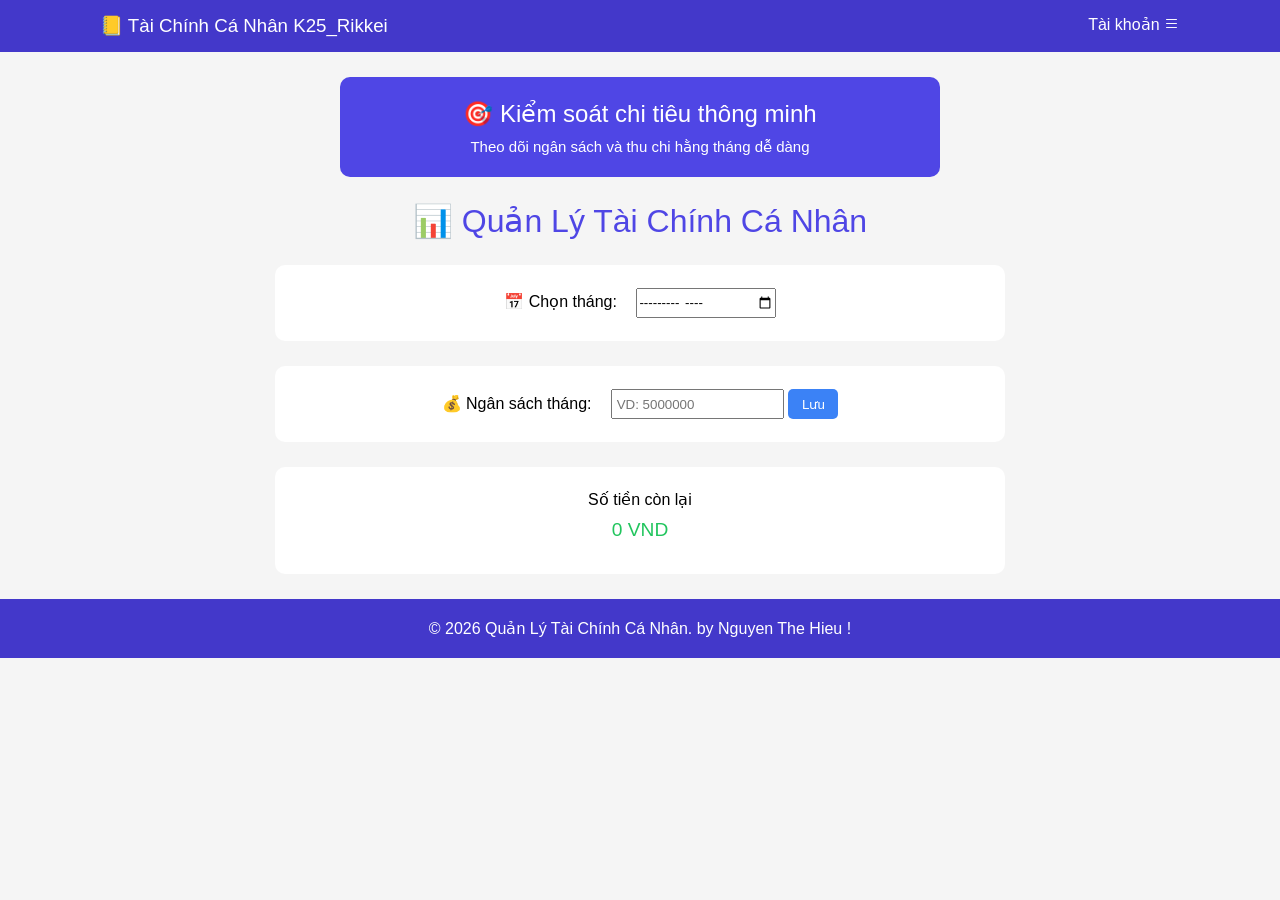
==== STRUCTURE FINANCE/pages/index.html @ 3b6c11c5 "Add files via upload" ====
<!DOCTYPE html>
<html lang="en">

<head>
    <meta charset="UTF-8">
    <meta name="viewport" content="width=device-width, initial-scale=1.0">
    <title>Quản Lý Tài Chính Cá Nhân</title>
    <link rel="stylesheet" href="../css/index.css">
    <link href="https://cdn.jsdelivr.net/npm/bootstrap-icons@1.11.3/font/bootstrap-icons.css" rel="stylesheet">
</head>

<body>
    <main>
        <header>
            <h3>📒 Tài Chính Cá Nhân K25_Rikkei</h3>
            <p>Tài khoản <i class="bi bi-list"></i></p>
        </header>
        <div class="banner">
            <h1>
                🎯 Kiểm soát chi tiêu thông minh
            </h1>
            <p>
                Theo dõi ngân sách và thu chi hằng tháng dễ dàng
            </p>
        </div>

        <h1 class="title">📊 Quản Lý Tài Chính Cá Nhân</h1>

        <div class="cell">
            <label for=""> 📅 Chọn tháng:</label>
            <input type="month" name="" id="">
        </div>

        <div class="cell">
            <label for="">💰 Ngân sách tháng:</label>
            <input type="number" id="" placeholder=" VD: 5000000">
            <button>Lưu</button>
        </div>

        <div class="cell">
            <p>Số tiền còn lại</p>
            <h3>0 VND</h3>
        </div>
    </main>
    <footer>
        © 2026 Quản Lý Tài Chính Cá Nhân. by Nguyen The Hieu !
    </footer>
</body>

</html>
---- STRUCTURE FINANCE/css/index.css ----
* {
    margin: 0;
    padding: 0;
    box-sizing: border-box;
    font-family: Arial, Helvetica, sans-serif;
}

body {
    display: flex;
    flex-direction: column;
    background-color: whitesmoke;
}

header {
    display: flex;
    justify-content: space-between;
    padding: 15px 200px;
    background-color: #4338CA;
    color: white;
}

header h3 {
    font-weight: lighter;
}

.banner {
    text-align: center;
    background: #4F46E5;
    color: white;
    margin: 25px auto;
    padding: 23px;
    border-radius: 10px;
    width: 730px;
    height: 100px;
}

.banner p {
    margin-top: 10px;
    font-size: 15px;
}

.banner h1 {
    font-weight: lighter;
    font-size: 24px;
}
.title {
    text-align: center;
    font-weight: lighter;
    color: #4F46E5;
    margin: 20px;

}

.cell {
    text-align: center;
    background: #ffffff;
    margin: 25px auto;
    padding: 23px;
    border-radius: 10px;
    width: 730px;
}

.cell label{
    padding-right: 15px;
}

.cell button {
    background-color: #3B82F6;
    border: 0 white;
    width: 50px;
    height: 30px;
    border-radius: 5px;
    color: #ffffff;
    cursor: pointer;
}

.cell input {
    height: 30px;
}

.cell h3 {
    color: #22C55E;
    font-size: larger;
    font-weight: lighter;
    padding: 10px;
;
}

footer {
    background: #4338CA;
    color: white;
    text-align: center;
    padding: 20px;
}

@media (max-width: 1440px) {
    header {
        padding: 15px 100px; /* giảm padding */
    }

    .banner {
        width: 600px;
    }
}

@media (max-width: 768px) {
    header {
        padding: 15px 20px; /* sát lề mobile */
        flex-direction: column;
        gap: 10px;
        text-align: center;
    }

    .banner {
        width: 90%; /* full gần màn hình */
        height: auto; /* tránh bị bó */
        padding: 20px;
    }

    .banner h1 {
        font-size: 20px;
    }

    .banner p {
        font-size: 14px;
    }
}
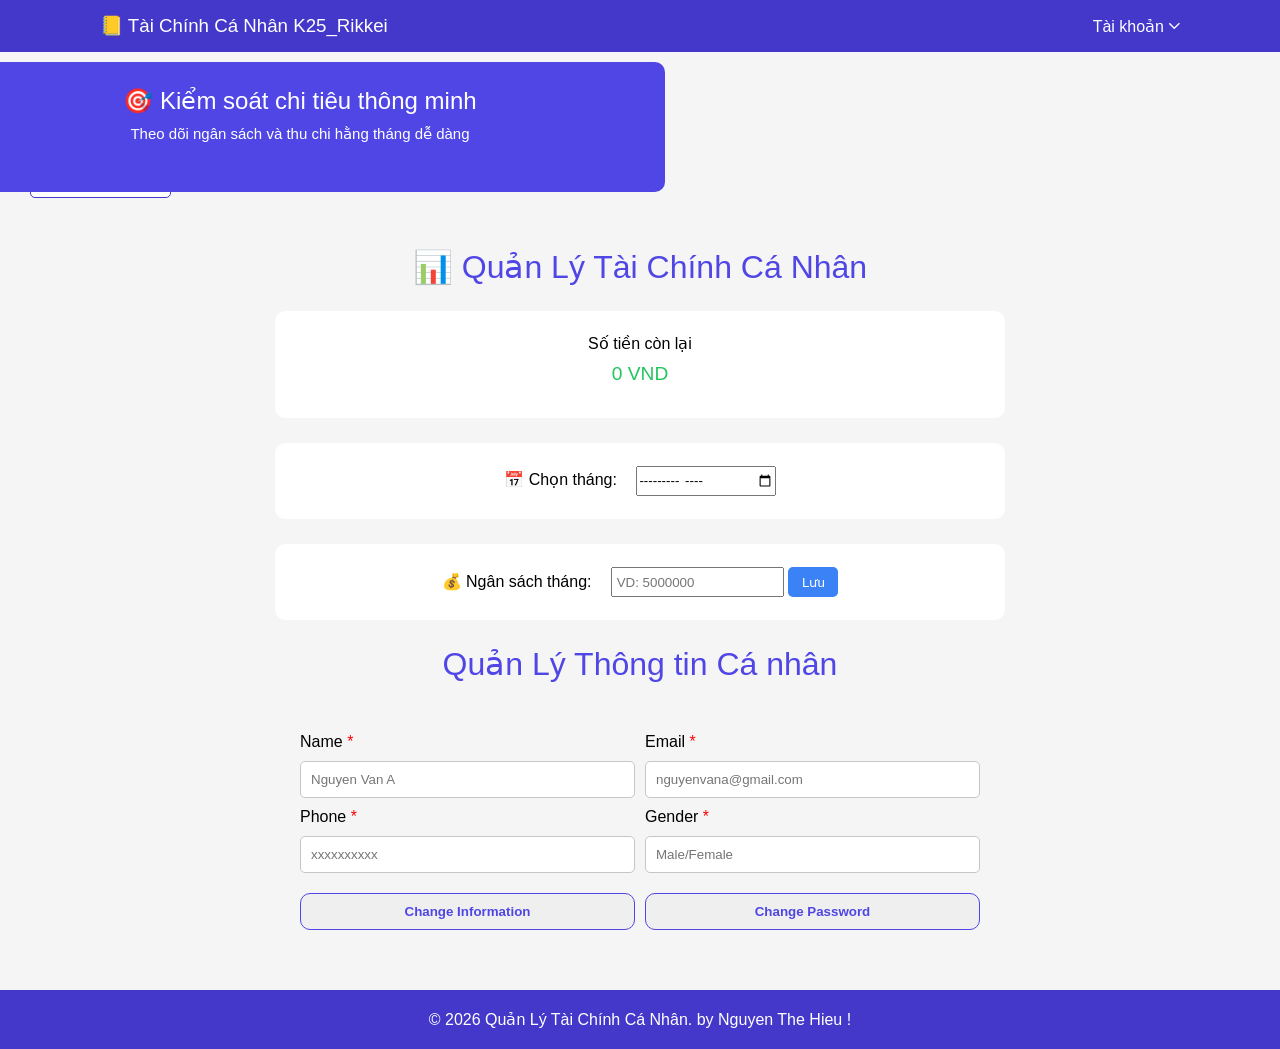
==== commit 2b2ad3f1: "Add files via upload" ====
--- a/STRUCTURE FINANCE/pages/index.html
+++ b/STRUCTURE FINANCE/pages/index.html
@@ -4,7 +4,7 @@
 <head>
     <meta charset="UTF-8">
     <meta name="viewport" content="width=device-width, initial-scale=1.0">
-    <title>Quản Lý Tài Chính Cá Nhân</title>
+    <title>Information</title>
     <link rel="stylesheet" href="../css/index.css">
     <link href="https://cdn.jsdelivr.net/npm/bootstrap-icons@1.11.3/font/bootstrap-icons.css" rel="stylesheet">
 </head>
@@ -13,18 +13,34 @@
     <main>
         <header>
             <h3>📒 Tài Chính Cá Nhân K25_Rikkei</h3>
-            <p>Tài khoản <i class="bi bi-list"></i></p>
+            <p>
+                Tài khoản
+                <img src="../assets/icon/Vector.png" alt="" id="logoutBtn">
+            </p>
         </header>
         <div class="banner">
-            <h1>
-                🎯 Kiểm soát chi tiêu thông minh
-            </h1>
-            <p>
-                Theo dõi ngân sách và thu chi hằng tháng dễ dàng
-            </p>
+            <div class="choice">
+                <a class="information" href="./index.html" class="information"><i class="bi bi-info-circle"></i>
+                    Information</a>
+                <a href="./category.html"><i class="bi bi-bounding-box"></i> Category</a>
+                <a href="./history.html"><i class="bi bi-clock-history"></i> History</a>
+            </div>
+            <div class="main-title">
+                <h1>
+                    🎯 Kiểm soát chi tiêu thông minh
+                </h1>
+                <p>
+                    Theo dõi ngân sách và thu chi hằng tháng dễ dàng
+                </p>
+            </div>
         </div>
 
         <h1 class="title">📊 Quản Lý Tài Chính Cá Nhân</h1>
+
+        <div class="cell">
+            <p>Số tiền còn lại</p>
+            <h3>0 VND</h3>
+        </div>
 
         <div class="cell">
             <label for=""> 📅 Chọn tháng:</label>
@@ -37,14 +53,30 @@
             <button>Lưu</button>
         </div>
 
-        <div class="cell">
-            <p>Số tiền còn lại</p>
-            <h3>0 VND</h3>
-        </div>
+        <h1 class="title">Quản Lý Thông tin Cá nhân</h1>
+        <form action="" class="form-infor">
+            <label for="name">Name <span>*</span></label>
+            <label for="email">Email <span>*</span></label>
+
+            <input type="text" placeholder="Nguyen Van A" required>
+            <input type="email" name="" id="" placeholder="nguyenvana@gmail.com" required>
+
+            <label for="phone">Phone <span>*</span></label>
+            <label for="gender">Gender <span>*</span></label>
+
+            <input type="tel" placeholder="xxxxxxxxxx" required>
+            <input type="text" placeholder="Male/Female" required>
+
+            <button>Change Information</button>
+            <button>Change Password</button>
+        </form>
+
     </main>
     <footer>
         © 2026 Quản Lý Tài Chính Cá Nhân. by Nguyen The Hieu !
     </footer>
+
+    <script src="../js/index.js"></script>
 </body>
 
 </html>
--- a/STRUCTURE FINANCE/css/index.css
+++ b/STRUCTURE FINANCE/css/index.css
@@ -23,15 +23,64 @@
     font-weight: lighter;
 }
 
+header p {
+    display: flex;
+    align-items: center;
+}
+
+header img{
+    margin-left: 5px;
+}
+
 .banner {
+    display: flex;
+    position: relative;
+}
+
+.main-title {
+    position: absolute;
+    left: 50%;
+    transform: translateX(-50%);
+}
+
+.choice {
+    margin: 20px;
+}
+
+.choice a {
+    margin: 10px;
+    padding: 6px 13px;
+    padding-left: 0;
+    color: #4338CA;
+    display: flex;
+    background-color: white;
+    text-decoration: none;
+    border: 1px solid #4338CA;
+    border-radius: 5px;
+}
+.information {
+    background-color: #4338CA;
+    color: white;
+}
+
+.choice .information {
+    background-color: #4338CA;
+    color: #ffffff;
+}
+
+.choice i {
+    padding: 0 15px;
+}
+
+.main-title {
     text-align: center;
     background: #4F46E5;
     color: white;
-    margin: 25px auto;
-    padding: 23px;
+    margin: 10px auto;
+    padding: 25px;
     border-radius: 10px;
     width: 730px;
-    height: 100px;
+    height: 130px;
 }
 
 .banner p {
@@ -86,6 +135,41 @@
 ;
 }
 
+.form-infor {
+    display: grid;
+    grid-template-columns: repeat(2, 1fr); /* 2 cột */
+    grid-template-rows: repeat(5, auto);   /* 5 dòng */
+    gap: 10px;
+    margin: 25px auto;
+    padding: 25px;
+    width: 730px;
+
+}
+.form-infor span {
+    color: red;
+}
+
+.form-infor input {
+    padding: 10px;
+    border-radius: 5px;
+    border: 1px solid rgb(198, 198, 198);
+}
+
+.form-infor button {
+    color: #4F46E5;
+    font-weight: bold;
+    padding: 10px;
+    margin: 10px 0;
+    border-radius: 10px;
+    border: 1px solid #4F46E5;
+}
+
+.form-infor button:hover {
+    background-color: #4F46E5;
+    color: white;
+    transition: 0.5s;
+}
+
 footer {
     background: #4338CA;
     color: white;
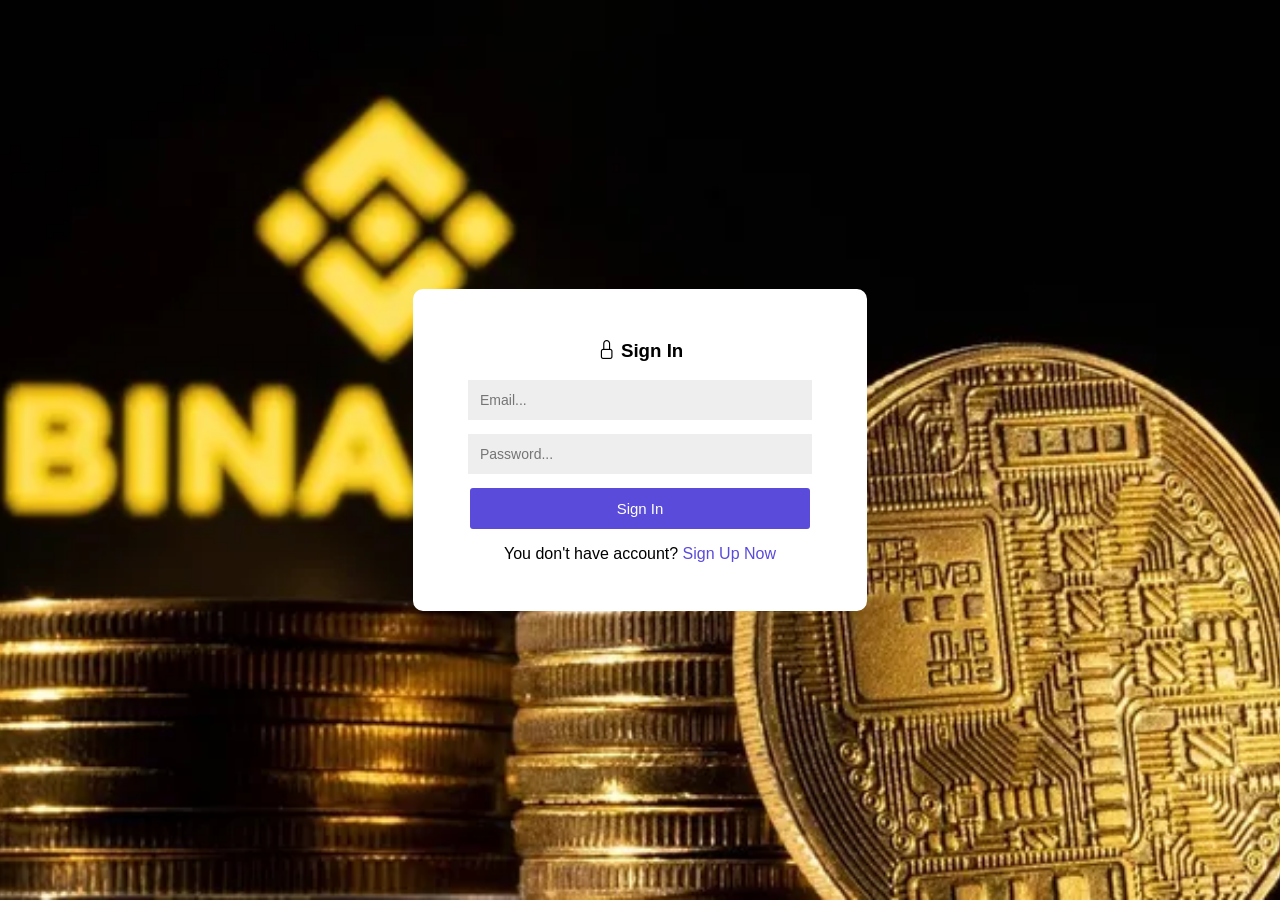
==== commit 4b0709e3: "Add files via upload" ====
--- a/STRUCTURE FINANCE/pages/index.html
+++ b/STRUCTURE FINANCE/pages/index.html
@@ -4,7 +4,7 @@
 <head>
     <meta charset="UTF-8">
     <meta name="viewport" content="width=device-width, initial-scale=1.0">
-    <title>Information</title>
+    <title>Quản Lý Tài Chính</title>
     <link rel="stylesheet" href="../css/index.css">
     <link href="https://cdn.jsdelivr.net/npm/bootstrap-icons@1.11.3/font/bootstrap-icons.css" rel="stylesheet">
 </head>
@@ -13,10 +13,10 @@
     <main>
         <header>
             <h3>📒 Tài Chính Cá Nhân K25_Rikkei</h3>
-            <p>
-                Tài khoản
-                <img src="../assets/icon/Vector.png" alt="" id="logoutBtn">
-            </p>
+            <select name="" id="accountSelect">
+                <option value="">Tài khoản</option>
+                <option value="logout">Đăng xuất</option>
+            </select>
         </header>
         <div class="banner">
             <div class="choice">
@@ -44,13 +44,15 @@
 
         <div class="cell">
             <label for=""> 📅 Chọn tháng:</label>
-            <input type="month" name="" id="">
+            <input type="month" name="" id="month">
+            <p class="error" id="monthError"></p>
         </div>
 
-        <div class="cell">
+        <div class="cell budget-box">
             <label for="">💰 Ngân sách tháng:</label>
-            <input type="number" id="" placeholder=" VD: 5000000">
-            <button>Lưu</button>
+            <input type="number" id="money" step="1000" min="0" placeholder=" VD: 5000000">
+            <p class="error" id="moneyError"></p>
+            <button id="saveBtn">Lưu</button>
         </div>
 
         <h1 class="title">Quản Lý Thông tin Cá nhân</h1>
@@ -76,6 +78,9 @@
         © 2026 Quản Lý Tài Chính Cá Nhân. by Nguyen The Hieu !
     </footer>
 
+    <!-- Toast -->
+    <div id="toast"></div>
+
     <script src="../js/index.js"></script>
 </body>
 
--- a/STRUCTURE FINANCE/css/index.css
+++ b/STRUCTURE FINANCE/css/index.css
@@ -23,13 +23,20 @@
     font-weight: lighter;
 }
 
-header p {
+header select {
     display: flex;
     align-items: center;
-}
-
-header img{
-    margin-left: 5px;
+    padding: 5px;
+    border: none;
+    background: none;
+    color: white;
+    font-size: 15px;
+}
+
+header select option {
+    background-color: white;
+    color: black;
+    padding: 5px;
 }
 
 .banner {
@@ -58,6 +65,7 @@
     border: 1px solid #4338CA;
     border-radius: 5px;
 }
+
 .information {
     background-color: #4338CA;
     color: white;
@@ -92,6 +100,7 @@
     font-weight: lighter;
     font-size: 24px;
 }
+
 .title {
     text-align: center;
     font-weight: lighter;
@@ -109,7 +118,7 @@
     width: 730px;
 }
 
-.cell label{
+.cell label {
     padding-right: 15px;
 }
 
@@ -132,19 +141,57 @@
     font-size: larger;
     font-weight: lighter;
     padding: 10px;
-;
+    ;
+}
+
+.budget-box {
+    display: grid;
+    grid-template-columns: auto 1fr auto;
+    grid-template-rows: auto auto;
+    justify-content: center;   
+    align-items: center;    
+    gap: 8px 10px;
+}
+
+.budget-box label {
+    grid-column: 1;
+    grid-row: 1;
+    margin-left: 150px;
+}
+
+.budget-box input {
+    grid-column: 2;
+    grid-row: 1;
+    height: 30px;
+    width: 200px;
+}
+
+.budget-box button {
+    grid-column: 3;
+    grid-row: 1;
+    margin-right: 90px;
+}
+
+.budget-box .error {
+    grid-column: 2;
+    grid-row: 2;
+    color: red;
+    font-size: 13px;
 }
 
 .form-infor {
     display: grid;
-    grid-template-columns: repeat(2, 1fr); /* 2 cột */
-    grid-template-rows: repeat(5, auto);   /* 5 dòng */
+    grid-template-columns: repeat(2, 1fr);
+    /* 2 cột */
+    grid-template-rows: repeat(5, auto);
+    /* 5 dòng */
     gap: 10px;
     margin: 25px auto;
     padding: 25px;
     width: 730px;
 
 }
+
 .form-infor span {
     color: red;
 }
@@ -177,35 +224,203 @@
     padding: 20px;
 }
 
+#toast {
+    position: fixed;
+    top: 30%;
+    right: 34%;
+}
+
+.toast {
+    background: #fff;
+    padding: 16px;
+    border-radius: 10px;
+    width: 586px;
+    height: 276;
+    box-shadow: 0 8px 20px rgba(0, 0, 0, 0.15);
+    margin-bottom: 10px;
+    animation: slideIn 0.5s ease-out;
+}
+
+.toast hr {
+    color: rgba(187, 187, 187, 0.444);
+    width: 518px;
+}
+
+.toast img {
+    width: 70px;
+    height: 70px;
+    margin-bottom: 10px;
+}
+
+.toast h3 {
+    margin-bottom: 10px;
+    font-weight: lighter;
+    font-size: 25px;
+}
+
+.toast p {
+    margin-bottom: 12px;
+    color: #667085;
+}
+
+.toast-actions {
+    text-align: right;
+    margin-top: 10px;
+}
+
+.toast button {
+    margin-left: 10px;
+    border-radius: 5px;
+    cursor: pointer;
+    font-size: 15px;
+}
+
+.confirm-btn {
+    background: #FBB01A;
+    color: white;
+    border: none;
+    width: 60px;
+    height: 44px;
+}
+
+.cancel-btn {
+    background-color: #ffffff;
+    color: rgb(0, 0, 0);
+    border: 1px solid gray;
+    width: 60px;
+    height: 44px;
+}
+
+.error {
+    color: red;
+    font-size: 13px;
+    margin-top: 5px;
+}
+
+.success-toast {
+    position: fixed;
+    top: 80px;
+    right: 20px;
+    background: #22C55E;
+    color: white;
+    padding: 12px 18px;
+    border-radius: 8px;
+    animation: fadeIn 0.3s ease;
+}
+
+@keyframes fadeIn {
+    from {opacity: 0; transform: translateY(-10px);}
+    to {opacity: 1; transform: translateY(0);}
+}
+
+@keyframes slideIn {
+    from {
+        transform: translateY(120%);
+        opacity: 0;
+    }
+
+    to {
+        transform: translateY(0);
+        opacity: 1;
+    }
+}
+
+
 @media (max-width: 1440px) {
     header {
-        padding: 15px 100px; /* giảm padding */
+        padding: 15px 60px;
+    }
+
+    .main-title,
+    .cell,
+    .form-infor {
+        width: 90%;
+    }
+
+    .main-title {
+        height: auto;
     }
 
     .banner {
-        width: 600px;
+        flex-direction: column;
+        align-items: center;
+    }
+
+    .choice {
+        display: flex;
+        justify-content: center;
+        flex-wrap: wrap;
     }
 }
 
 @media (max-width: 768px) {
     header {
-        padding: 15px 20px; /* sát lề mobile */
+        padding: 15px 20px;
         flex-direction: column;
+        align-items: center;
         gap: 10px;
         text-align: center;
     }
 
-    .banner {
-        width: 90%; /* full gần màn hình */
-        height: auto; /* tránh bị bó */
+
+    .choice {
+        flex-direction: column;
+        align-items: center;
+    }
+
+    .choice a {
+        width: 90%;
+        justify-content: center;
+    }
+
+    .main-title {
+        width: 95%;
+        height: auto;
         padding: 20px;
     }
 
-    .banner h1 {
-        font-size: 20px;
-    }
-
-    .banner p {
-        font-size: 14px;
+    .main-title h1 {
+        font-size: 18px;
+    }
+
+    .main-title p {
+        font-size: 13px;
+    }
+
+
+    .cell {
+        width: 95%;
+        padding: 15px;
+    }
+
+    .cell input {
+        width: 100%;
+        margin-top: 10px;
+    }
+
+    .cell button {
+        margin-top: 10px;
+        width: 100%;
+    }
+
+    /* FORM */
+    .form-infor {
+        grid-template-columns: 1fr;
+        width: 95%;
+    }
+
+    .form-infor button {
+        width: 100%;
+    }
+
+    #toast {
+        top: 50%;
+        left: 50%;
+        transform: translate(-50%, -50%);
+        right: auto;
+    }
+
+    .toast {
+        width: 90%;
     }
 }
